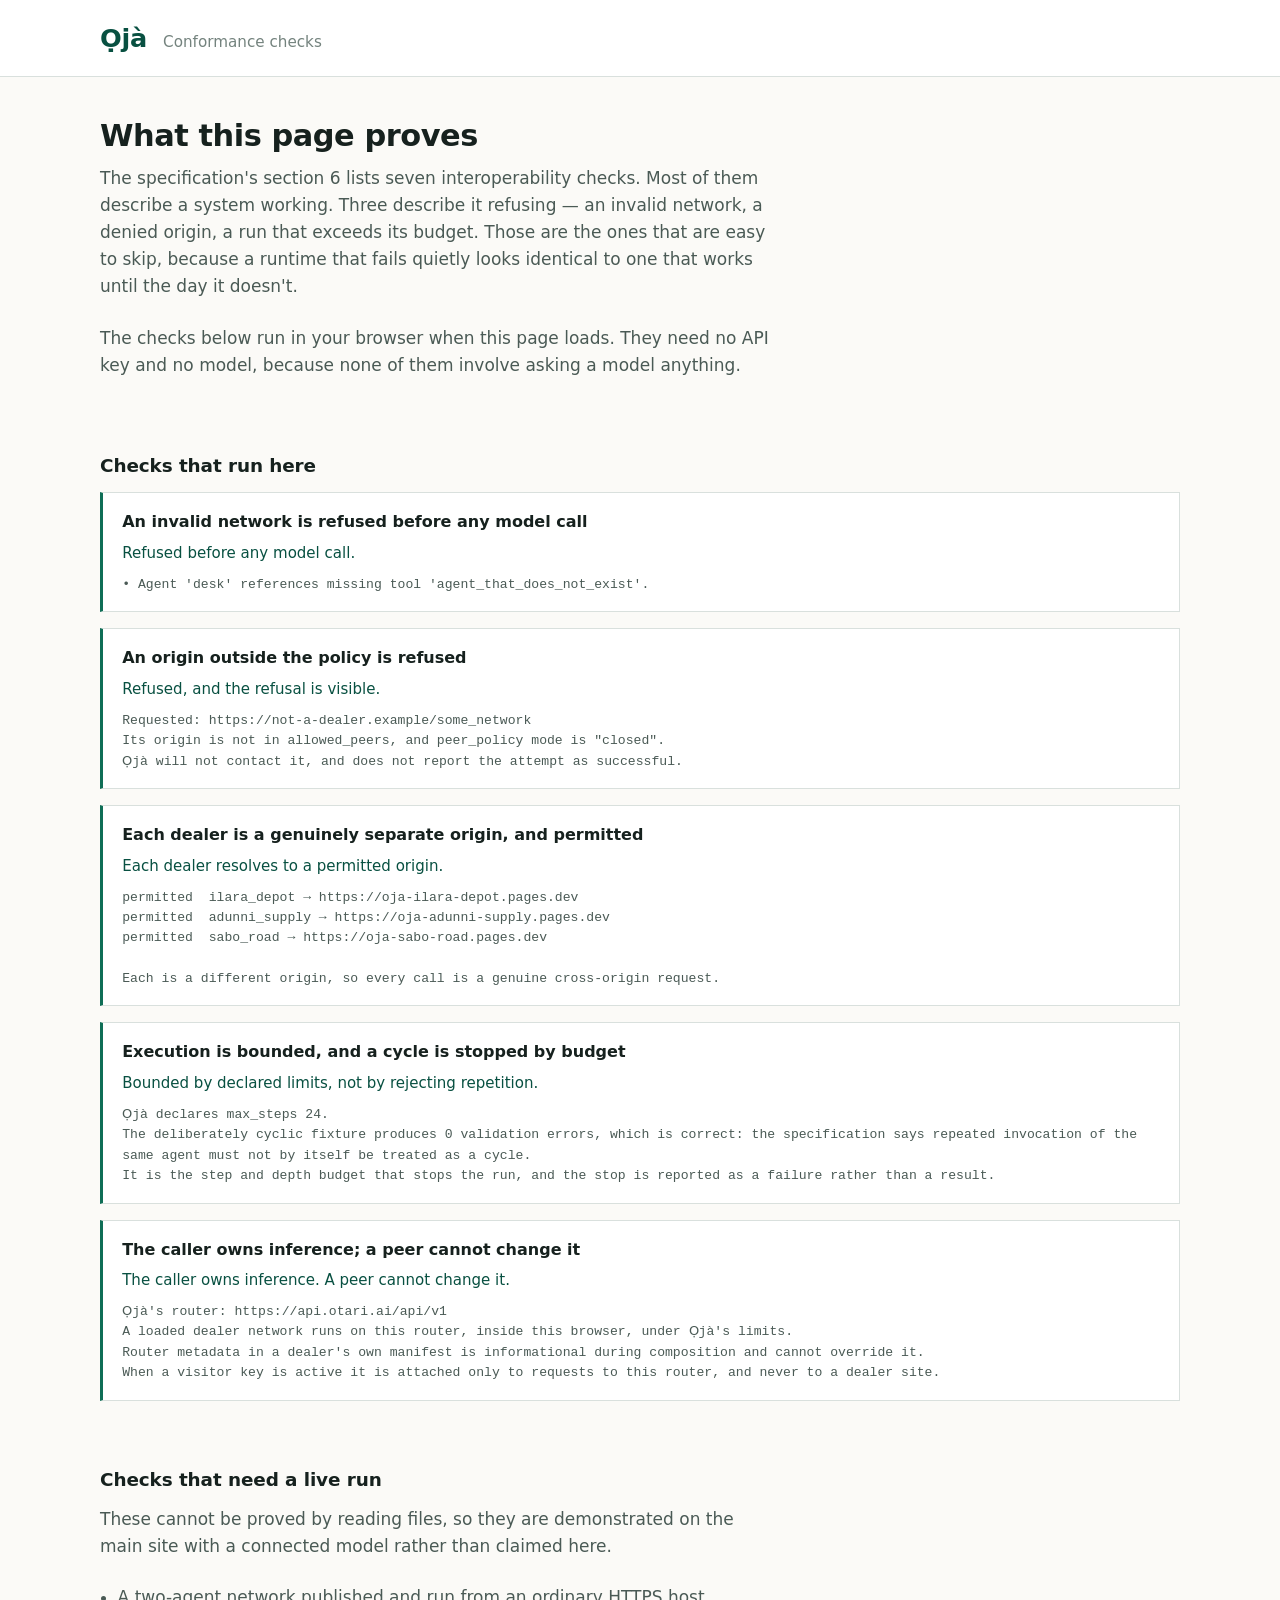
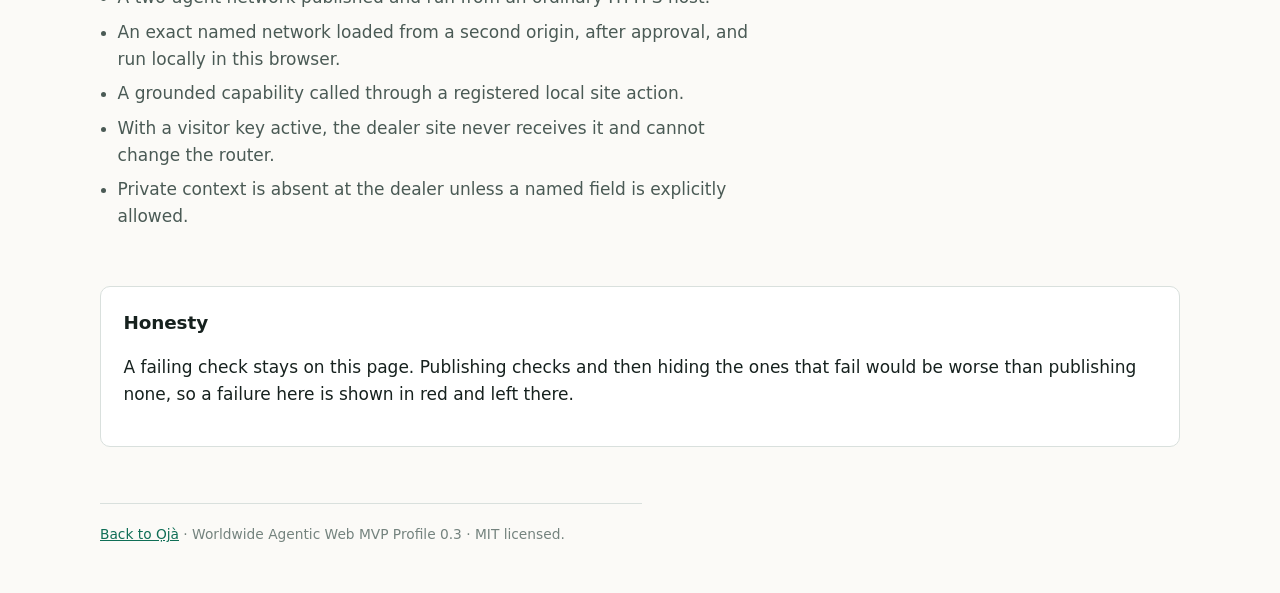
==== checks/index.html @ 8d0092da "Add a conformance checks page that runs in the browser The spec's section 6 lists seven interoperabi" ====
<!DOCTYPE html>
<html lang="en">
  <head>
    <meta charset="utf-8" />
    <meta name="viewport" content="width=device-width, initial-scale=1" />
    <title>Ọjà — conformance checks</title>
    <meta
      name="description"
      content="Ọjà's conformance against the Worldwide Agentic Web MVP Profile 0.3, including the checks about refusing: an invalid network, a denied origin, and a bounded run."
    />
    <link rel="stylesheet" href="../styles.css" />
    <link rel="stylesheet" href="checks.css" />
    <script type="module" src="checks.js"></script>
  </head>
  <body>
    <header class="masthead">
      <div class="wrap">
        <p class="wordmark">Ọjà</p>
        <p class="tagline">Conformance checks</p>
      </div>
    </header>

    <main class="wrap">
      <section>
        <h1>What this page proves</h1>
        <p class="lede">
          The specification's section 6 lists seven interoperability checks. Most of them
          describe a system working. Three describe it refusing — an invalid network, a
          denied origin, a run that exceeds its budget. Those are the ones that are easy to
          skip, because a runtime that fails quietly looks identical to one that works until
          the day it doesn't.
        </p>
        <p class="lede">
          The checks below run in your browser when this page loads. They need no API key
          and no model, because none of them involve asking a model anything.
        </p>
      </section>

      <section>
        <h2>Checks that run here</h2>

        <article class="check" id="invalid-network">
          <h3>An invalid network is refused before any model call</h3>
          <p class="check-summary">Running…</p>
          <pre class="check-detail"></pre>
        </article>

        <article class="check" id="denied-origin">
          <h3>An origin outside the policy is refused</h3>
          <p class="check-summary">Running…</p>
          <pre class="check-detail"></pre>
        </article>

        <article class="check" id="allowed-origin">
          <h3>Each dealer is a genuinely separate origin, and permitted</h3>
          <p class="check-summary">Running…</p>
          <pre class="check-detail"></pre>
        </article>

        <article class="check" id="bounded-execution">
          <h3>Execution is bounded, and a cycle is stopped by budget</h3>
          <p class="check-summary">Running…</p>
          <pre class="check-detail"></pre>
        </article>

        <article class="check" id="router-ownership">
          <h3>The caller owns inference; a peer cannot change it</h3>
          <p class="check-summary">Running…</p>
          <pre class="check-detail"></pre>
        </article>
      </section>

      <section>
        <h2>Checks that need a live run</h2>
        <p class="lede">
          These cannot be proved by reading files, so they are demonstrated on the main
          site with a connected model rather than claimed here.
        </p>
        <ul class="pending">
          <li>A two-agent network published and run from an ordinary HTTPS host.</li>
          <li>
            An exact named network loaded from a second origin, after approval, and run
            locally in this browser.
          </li>
          <li>A grounded capability called through a registered local site action.</li>
          <li>
            With a visitor key active, the dealer site never receives it and cannot change
            the router.
          </li>
          <li>
            Private context is absent at the dealer unless a named field is explicitly
            allowed.
          </li>
        </ul>
      </section>

      <section class="disclosure">
        <h2>Honesty</h2>
        <p>
          A failing check stays on this page. Publishing checks and then hiding the ones
          that fail would be worse than publishing none, so a failure here is shown in red
          and left there.
        </p>
      </section>
    </main>

    <footer class="wrap">
      <p>
        <a href="../">Back to Ọjà</a> · Worldwide Agentic Web MVP Profile 0.3 · MIT licensed.
      </p>
    </footer>
  </body>
</html>
---- styles.css ----
/* Ọjà.
   A buyer comparing dealer prices is reading figures, not browsing a brochure, so the
   page follows financial-information conventions: tabular numerals so prices align
   down a column, dates never hidden, and colour used only where it carries meaning. */

:root {
  --ink: #16211e;
  --ink-soft: #4a5a55;
  --ink-faint: #74837e;
  --line: #d9e0dd;
  --line-strong: #b4c2bd;
  --paper: #fbfaf7;
  --card: #ffffff;
  --green: #0f6e56;
  --green-deep: #085041;
  --green-wash: #e1f5ee;
  --amber: #854f0b;
  --amber-wash: #faeeda;
  --red: #a32d2d;
  --red-wash: #fcebeb;
  --radius: 10px;
  --measure: 62ch;
}

* { box-sizing: border-box; }

html { -webkit-text-size-adjust: 100%; }

body {
  margin: 0;
  background: var(--paper);
  color: var(--ink);
  font-family: ui-sans-serif, system-ui, -apple-system, "Segoe UI", Roboto, "Helvetica Neue", Arial, sans-serif;
  font-size: 17px;
  line-height: 1.6;
  font-variant-numeric: tabular-nums;
}

.wrap { width: min(1080px, 100% - 2.5rem); margin-inline: auto; }

.visually-hidden {
  position: absolute; width: 1px; height: 1px;
  padding: 0; margin: -1px; overflow: hidden;
  clip-path: inset(50%); white-space: nowrap;
}

/* masthead */

.masthead {
  border-bottom: 1px solid var(--line);
  background: var(--card);
  padding-block: 1.1rem;
}
.masthead .wrap { display: flex; align-items: baseline; gap: 1rem; flex-wrap: wrap; }
.wordmark {
  margin: 0;
  font-size: 1.6rem;
  font-weight: 600;
  letter-spacing: -0.01em;
  color: var(--green-deep);
}
.tagline { margin: 0; color: var(--ink-faint); font-size: 0.95rem; }

main { padding-block: 2.5rem 3.5rem; display: grid; gap: 3rem; }

h1 { font-size: 1.9rem; line-height: 1.25; margin: 0 0 0.6rem; letter-spacing: -0.015em; }
h2 { font-size: 1.15rem; margin: 0 0 0.75rem; letter-spacing: -0.005em; }
h3 { font-size: 1rem; margin: 0 0 0.35rem; }

.lede { max-width: var(--measure); color: var(--ink-soft); margin: 0 0 1.5rem; }

/* ask */

.ask-form { display: flex; gap: 0.6rem; flex-wrap: wrap; max-width: 46rem; }
.ask-form input {
  flex: 1 1 22rem;
  min-width: 0;
  padding: 0.8rem 0.9rem;
  font: inherit;
  color: var(--ink);
  background: var(--card);
  border: 1px solid var(--line-strong);
  border-radius: var(--radius);
}
.ask-form input:focus-visible { outline: 2px solid var(--green); outline-offset: 1px; border-color: var(--green); }
.ask-form button {
  padding: 0.8rem 1.3rem;
  font: inherit;
  font-weight: 500;
  color: #fff;
  background: var(--green);
  border: 1px solid var(--green);
  border-radius: var(--radius);
  cursor: pointer;
}
.ask-form button:hover { background: var(--green-deep); border-color: var(--green-deep); }
.ask-form button:focus-visible { outline: 2px solid var(--green-deep); outline-offset: 2px; }
.ask-form button[disabled] { opacity: 0.55; cursor: progress; }

.examples { list-style: none; display: flex; flex-wrap: wrap; gap: 0.5rem; padding: 0; margin: 0.9rem 0 0; }
.example {
  font: inherit;
  font-size: 0.88rem;
  color: var(--ink-soft);
  background: transparent;
  border: 1px dashed var(--line-strong);
  border-radius: 999px;
  padding: 0.35rem 0.8rem;
  cursor: pointer;
}
.example:hover { color: var(--green-deep); border-color: var(--green); border-style: solid; }
.example:focus-visible { outline: 2px solid var(--green); outline-offset: 2px; }

/* board */

.board-empty {
  max-width: var(--measure);
  color: var(--ink-faint);
  background: var(--card);
  border: 1px dashed var(--line-strong);
  border-radius: var(--radius);
  padding: 1.1rem 1.2rem;
  margin: 0;
}
.board-request { margin: 0 0 1rem; color: var(--ink-soft); font-size: 0.95rem; }

.quote-grid {
  display: grid;
  gap: 1rem;
  grid-template-columns: repeat(auto-fit, minmax(16rem, 1fr));
}

.quote-card {
  background: var(--card);
  border: 1px solid var(--line);
  border-radius: var(--radius);
  padding: 1.1rem 1.2rem 1.2rem;
  display: flex;
  flex-direction: column;
  gap: 0.15rem;
}
.quote-card h3 { color: var(--green-deep); }

.quote-price {
  margin: 0.35rem 0 0;
  font-size: 1.85rem;
  font-weight: 600;
  letter-spacing: -0.02em;
  line-height: 1.1;
}
.quote-unit { margin: 0 0 0.7rem; color: var(--ink-faint); font-size: 0.88rem; }

.quote-card dl { margin: 0; display: grid; grid-template-columns: auto 1fr; gap: 0.3rem 0.9rem; font-size: 0.9rem; }
.quote-card dt { color: var(--ink-faint); }
.quote-card dd { margin: 0; color: var(--ink-soft); }

.quote-date {
  margin: 0.8rem 0 0;
  font-size: 0.84rem;
  color: var(--ink-faint);
  padding-top: 0.6rem;
  border-top: 1px solid var(--line);
}
.quote-date-stale { color: var(--amber); background: var(--amber-wash); border-radius: 6px; padding: 0.4rem 0.55rem; border-top: 0; }
.quote-note { margin: 0.6rem 0 0; font-size: 0.86rem; color: var(--ink-soft); }

.quote-card-failed { background: var(--red-wash); border-color: #f09595; }
.quote-card-failed h3 { color: var(--red); }
.quote-failed-reason { margin: 0.3rem 0 0; font-size: 0.9rem; color: #791f1f; }

/* spread */

.spread {
  margin-top: 1.25rem;
  background: var(--green-wash);
  border: 1px solid #5dcaa5;
  border-radius: var(--radius);
  padding: 1.1rem 1.2rem;
}
.spread h3 { color: var(--green-deep); }
.spread-line { margin: 0.2rem 0 0; font-size: 1.05rem; font-weight: 500; }
.spread-gap { margin: 0.25rem 0 0; color: var(--green-deep); }

.spread-wide { background: var(--amber-wash); border-color: #ef9f27; }
.spread-wide h3, .spread-wide .spread-gap { color: var(--amber); }
.spread-warning { margin: 0.7rem 0 0; font-size: 0.92rem; color: #633806; max-width: var(--measure); }

/* assistant */

.assistant-intro { max-width: var(--measure); color: var(--ink-soft); margin: 0 0 1rem; }
#app {
  background: var(--card);
  border: 1px solid var(--line);
  border-radius: var(--radius);
  min-height: 9rem;
  padding: 0.5rem;
}

/* disclosure */

.disclosure {
  background: var(--card);
  border: 1px solid var(--line);
  border-radius: var(--radius);
  padding: 1.3rem 1.4rem;
}
.disclosure-list { margin: 0; display: grid; gap: 0.5rem 1.2rem; grid-template-columns: 7.5rem 1fr; }
.disclosure-list dt { font-weight: 500; color: var(--green-deep); }
.disclosure-list dd { margin: 0; color: var(--ink-soft); max-width: var(--measure); font-size: 0.94rem; }

footer { padding-bottom: 3rem; }
footer p { color: var(--ink-faint); font-size: 0.86rem; max-width: var(--measure); margin: 0; border-top: 1px solid var(--line); padding-top: 1.2rem; }

@media (max-width: 34rem) {
  body { font-size: 16px; }
  h1 { font-size: 1.55rem; }
  .disclosure-list { grid-template-columns: 1fr; gap: 0.15rem; }
  .disclosure-list dd { margin-bottom: 0.7rem; }
  .quote-price { font-size: 1.6rem; }
}

@media (prefers-reduced-motion: reduce) {
  * { animation-duration: 0.01ms !important; transition-duration: 0.01ms !important; }
}
---- checks/checks.css ----
/* Conformance checks. Green for a pass, red for a failure, and a failure is
   never hidden: a published check that quietly disappears when it fails is
   worth less than no published check at all. */

.check {
  background: var(--card, #fff);
  border: 1px solid #d9e0dd;
  border-left: 3px solid #b4c2bd;
  border-radius: 0;
  padding: 1rem 1.2rem;
  margin-bottom: 1rem;
}
.check h3 { margin: 0 0 .4rem; font-size: 1rem; }
.check-summary { margin: 0 0 .6rem; font-size: .94rem; color: #4a5a55; }
.check-detail {
  margin: 0;
  font-family: ui-monospace, SFMono-Regular, Menlo, Consolas, monospace;
  font-size: .82rem;
  line-height: 1.55;
  color: #4a5a55;
  white-space: pre-wrap;
  word-break: break-word;
}
.check-detail:empty { display: none; }

.check[data-state="pass"] { border-left-color: #0f6e56; }
.check[data-state="pass"] .check-summary { color: #085041; font-weight: 500; }

.check[data-state="fail"] { border-left-color: #a32d2d; background: #fcebeb; }
.check[data-state="fail"] .check-summary { color: #791f1f; font-weight: 500; }
.check[data-state="fail"] .check-detail { color: #791f1f; }

.pending { max-width: 62ch; color: #4a5a55; margin: 0; padding-left: 1.1rem; }
.pending li { margin-bottom: .45rem; }

footer a { color: #0f6e56; }
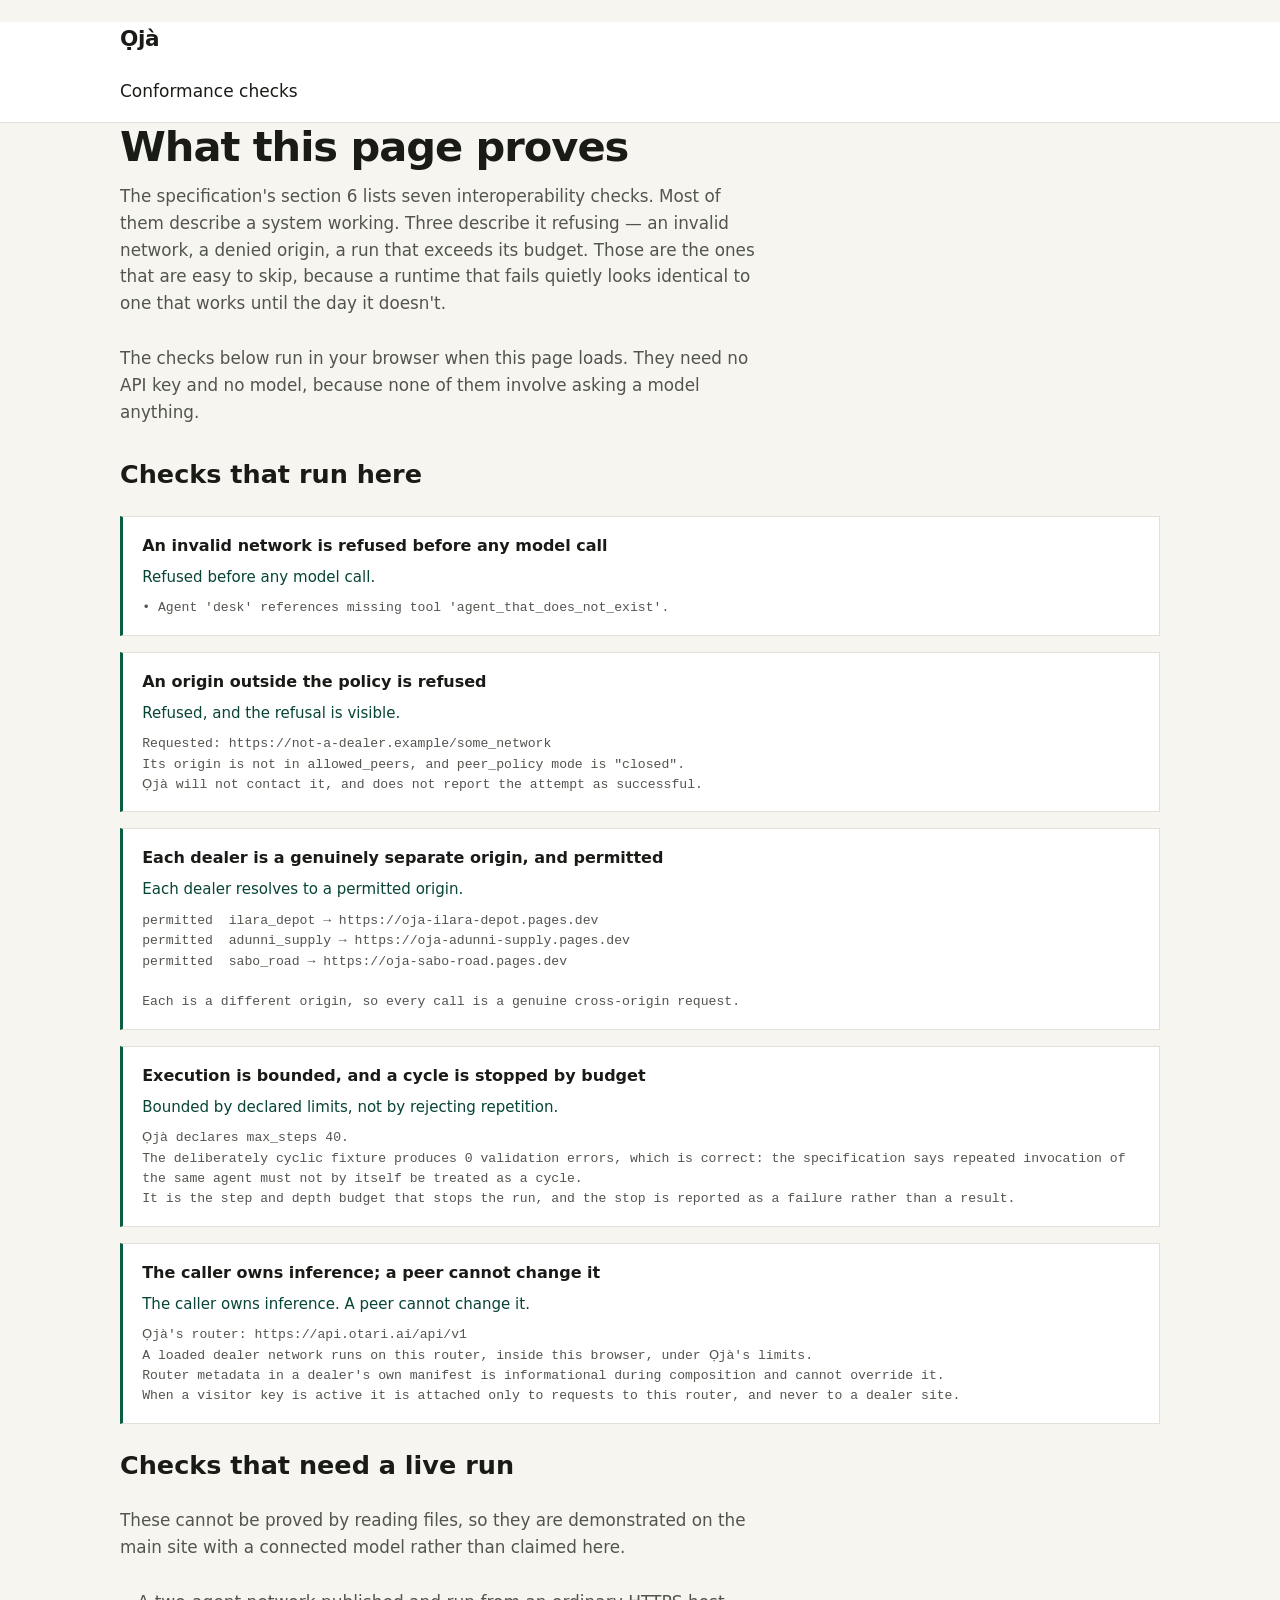
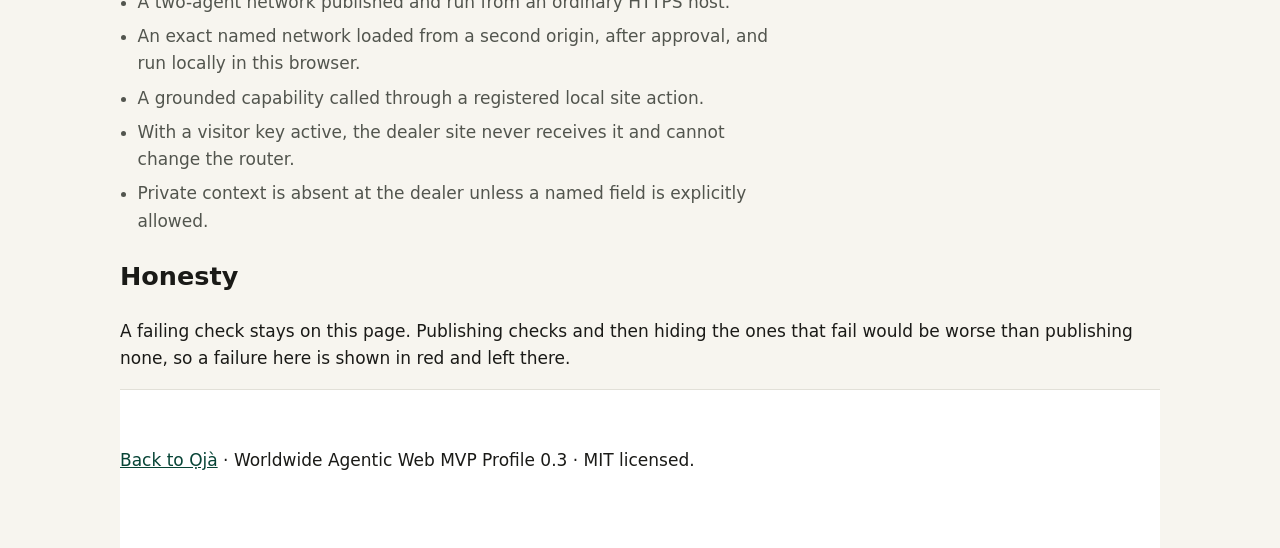
==== commit ff9eaa90: "Give Ọjà a brand and a front end Palette: market green with amber. Green carries money and trust and" ====
--- a/checks/index.html
+++ b/checks/index.html
@@ -8,6 +8,7 @@
       name="description"
       content="Ọjà's conformance against the Worldwide Agentic Web MVP Profile 0.3, including the checks about refusing: an invalid network, a denied origin, and a bounded run."
     />
+    <link rel="icon" href="../favicon.svg" type="image/svg+xml" />
     <link rel="stylesheet" href="../styles.css" />
     <link rel="stylesheet" href="checks.css" />
     <script type="module" src="checks.js"></script>
--- a/styles.css
+++ b/styles.css
@@ -1,25 +1,41 @@
-/* Ọjà.
-   A buyer comparing dealer prices is reading figures, not browsing a brochure, so the
-   page follows financial-information conventions: tabular numerals so prices align
-   down a column, dates never hidden, and colour used only where it carries meaning. */
+/* Ọjà design tokens.
+   Market green: trust and money, Nigerian without waving a flag. Amber is not
+   decoration here — it marks a stale price or a gap too wide to trust, so it is
+   reserved for exactly those two jobs and used nowhere else. Paper is warm rather
+   than white: this is a building-materials product, not a SaaS dashboard. */
 
 :root {
-  --ink: #16211e;
-  --ink-soft: #4a5a55;
-  --ink-faint: #74837e;
-  --line: #d9e0dd;
-  --line-strong: #b4c2bd;
-  --paper: #fbfaf7;
-  --card: #ffffff;
-  --green: #0f6e56;
-  --green-deep: #085041;
-  --green-wash: #e1f5ee;
-  --amber: #854f0b;
-  --amber-wash: #faeeda;
-  --red: #a32d2d;
-  --red-wash: #fcebeb;
-  --radius: 10px;
-  --measure: 62ch;
+  /* brand */
+  --green: #0B5D45;
+  --green-deep: #074436;
+  --green-wash: #E6F0EC;
+  --green-line: #9CC4B6;
+  --amber: #D98C2B;
+  --amber-deep: #8A5410;
+  --amber-wash: #FBF1E2;
+  --amber-line: #E8BE84;
+
+  /* surfaces */
+  --paper: #F7F5EF;
+  --card: #FFFFFF;
+  --line: #E2E0D8;
+  --line-strong: #C7C4B8;
+
+  /* ink */
+  --ink: #1A1A17;
+  --ink-soft: #52554E;
+  --ink-faint: #7A7D74;
+
+  /* states */
+  --red: #A32D2D;
+  --red-wash: #FBEAEA;
+  --red-line: #E8A5A5;
+  --red-ink: #7A1F1F;
+
+  /* form */
+  --radius: 12px;
+  --radius-sm: 8px;
+  --measure: 60ch;
 }
 
 * { box-sizing: border-box; }
@@ -34,9 +50,10 @@
   font-size: 17px;
   line-height: 1.6;
   font-variant-numeric: tabular-nums;
-}
-
-.wrap { width: min(1080px, 100% - 2.5rem); margin-inline: auto; }
+  -webkit-font-smoothing: antialiased;
+}
+
+.wrap { width: min(1040px, 100% - 2.5rem); margin-inline: auto; }
 
 .visually-hidden {
   position: absolute; width: 1px; height: 1px;
@@ -44,72 +61,87 @@
   clip-path: inset(50%); white-space: nowrap;
 }
 
-/* masthead */
-
-.masthead {
-  border-bottom: 1px solid var(--line);
-  background: var(--card);
-  padding-block: 1.1rem;
-}
-.masthead .wrap { display: flex; align-items: baseline; gap: 1rem; flex-wrap: wrap; }
-.wordmark {
-  margin: 0;
-  font-size: 1.6rem;
-  font-weight: 600;
-  letter-spacing: -0.01em;
-  color: var(--green-deep);
-}
-.tagline { margin: 0; color: var(--ink-faint); font-size: 0.95rem; }
-
-main { padding-block: 2.5rem 3.5rem; display: grid; gap: 3rem; }
-
-h1 { font-size: 1.9rem; line-height: 1.25; margin: 0 0 0.6rem; letter-spacing: -0.015em; }
-h2 { font-size: 1.15rem; margin: 0 0 0.75rem; letter-spacing: -0.005em; }
-h3 { font-size: 1rem; margin: 0 0 0.35rem; }
-
-.lede { max-width: var(--measure); color: var(--ink-soft); margin: 0 0 1.5rem; }
-
-/* ask */
-
-.ask-form { display: flex; gap: 0.6rem; flex-wrap: wrap; max-width: 46rem; }
+/* masthead: the mark and the name, nothing else. Navigation a visitor does not
+   need is navigation that makes a product feel like an admin tool. */
+
+.masthead { background: var(--card); border-bottom: 1px solid var(--line); }
+.brand {
+  display: inline-flex; align-items: center; gap: .6rem;
+  padding: .9rem 0; text-decoration: none; color: inherit;
+}
+.mark { width: 28px; height: 28px; flex: none; }
+.mark rect { fill: var(--green); }
+.mark .mark-accent { fill: var(--amber); }
+.wordmark { font-size: 1.35rem; font-weight: 600; letter-spacing: -0.02em; color: var(--ink); }
+
+/* hero */
+
+.hero { padding: 3rem 0 2.5rem; }
+h1 {
+  font-size: clamp(1.75rem, 6vw, 2.6rem);
+  line-height: 1.15;
+  letter-spacing: -0.025em;
+  margin: 0 0 .75rem;
+  max-width: 18ch;
+}
+.lede { margin: 0 0 1.75rem; color: var(--ink-soft); max-width: var(--measure); font-size: 1.05rem; }
+
+.ask-form { display: flex; gap: .6rem; flex-wrap: wrap; max-width: 44rem; }
 .ask-form input {
-  flex: 1 1 22rem;
-  min-width: 0;
-  padding: 0.8rem 0.9rem;
-  font: inherit;
-  color: var(--ink);
-  background: var(--card);
-  border: 1px solid var(--line-strong);
-  border-radius: var(--radius);
-}
+  flex: 1 1 20rem; min-width: 0;
+  padding: .95rem 1rem; font: inherit; color: var(--ink);
+  background: var(--card); border: 1px solid var(--line-strong);
+  border-radius: var(--radius);
+}
+.ask-form input::placeholder { color: var(--ink-faint); }
 .ask-form input:focus-visible { outline: 2px solid var(--green); outline-offset: 1px; border-color: var(--green); }
 .ask-form button {
-  padding: 0.8rem 1.3rem;
-  font: inherit;
-  font-weight: 500;
-  color: #fff;
-  background: var(--green);
-  border: 1px solid var(--green);
-  border-radius: var(--radius);
-  cursor: pointer;
+  padding: .95rem 1.4rem; font: inherit; font-weight: 500;
+  color: #fff; background: var(--green);
+  border: 1px solid var(--green); border-radius: var(--radius); cursor: pointer;
+  min-height: 44px;
 }
 .ask-form button:hover { background: var(--green-deep); border-color: var(--green-deep); }
 .ask-form button:focus-visible { outline: 2px solid var(--green-deep); outline-offset: 2px; }
-.ask-form button[disabled] { opacity: 0.55; cursor: progress; }
-
-.examples { list-style: none; display: flex; flex-wrap: wrap; gap: 0.5rem; padding: 0; margin: 0.9rem 0 0; }
+.ask-form button[disabled] { opacity: .6; cursor: progress; }
+
+.examples { list-style: none; display: flex; flex-wrap: wrap; gap: .5rem; padding: 0; margin: 1rem 0 0; }
 .example {
-  font: inherit;
-  font-size: 0.88rem;
-  color: var(--ink-soft);
-  background: transparent;
-  border: 1px dashed var(--line-strong);
-  border-radius: 999px;
-  padding: 0.35rem 0.8rem;
-  cursor: pointer;
-}
-.example:hover { color: var(--green-deep); border-color: var(--green); border-style: solid; }
+  font: inherit; font-size: .9rem; color: var(--ink-soft);
+  background: var(--card); border: 1px solid var(--line);
+  border-radius: 999px; min-height: 44px; padding: .5rem 1rem;
+  cursor: pointer; text-align: left;
+}
+.example:hover { color: var(--green-deep); border-color: var(--green-line); }
 .example:focus-visible { outline: 2px solid var(--green); outline-offset: 2px; }
+
+.board-section { padding-bottom: 2.5rem; }
+.panel-section { padding-bottom: 3rem; }
+
+/* the agent panel is a tool, not the product. It stays closed until wanted. */
+
+#assistant-details {
+  background: var(--card); border: 1px solid var(--line); border-radius: var(--radius);
+}
+#assistant-details > summary {
+  cursor: pointer; padding: 1rem 1.2rem; list-style: none;
+  display: flex; flex-direction: column; gap: .15rem; min-height: 44px;
+}
+#assistant-details > summary::-webkit-details-marker { display: none; }
+#assistant-details > summary:focus-visible { outline: 2px solid var(--green); outline-offset: -2px; border-radius: var(--radius); }
+.summary-title { font-weight: 500; }
+.summary-hint { font-size: .88rem; color: var(--ink-faint); }
+#app { border-top: 1px solid var(--line); padding: .5rem; min-height: 9rem; }
+
+/* footer carries the disclosure: present and findable, not shouted */
+
+footer { border-top: 1px solid var(--line); background: var(--card); padding: 2.5rem 0 3.5rem; }
+footer h2 { font-size: 1rem; margin: 0 0 1rem; }
+.disclosure-list { margin: 0 0 1.75rem; display: grid; gap: .55rem 1.5rem; grid-template-columns: 8rem 1fr; }
+.disclosure-list dt { font-weight: 500; color: var(--green-deep); font-size: .92rem; }
+.disclosure-list dd { margin: 0; color: var(--ink-soft); max-width: var(--measure); font-size: .92rem; }
+.colophon { margin: 0; font-size: .85rem; color: var(--ink-faint); }
+.colophon a { color: var(--green-deep); }
 
 /* board */
 
@@ -164,16 +196,16 @@
 .quote-date-stale { color: var(--amber); background: var(--amber-wash); border-radius: 6px; padding: 0.4rem 0.55rem; border-top: 0; }
 .quote-note { margin: 0.6rem 0 0; font-size: 0.86rem; color: var(--ink-soft); }
 
-.quote-card-failed { background: var(--red-wash); border-color: #f09595; }
+.quote-card-failed { background: var(--red-wash); border-color: var(--red-line); }
 .quote-card-failed h3 { color: var(--red); }
-.quote-failed-reason { margin: 0.3rem 0 0; font-size: 0.9rem; color: #791f1f; }
+.quote-failed-reason { margin: 0.3rem 0 0; font-size: 0.9rem; color: var(--red-ink); }
 
 /* spread */
 
 .spread {
   margin-top: 1.25rem;
   background: var(--green-wash);
-  border: 1px solid #5dcaa5;
+  border: 1px solid var(--green-line);
   border-radius: var(--radius);
   padding: 1.1rem 1.2rem;
 }
@@ -181,9 +213,9 @@
 .spread-line { margin: 0.2rem 0 0; font-size: 1.05rem; font-weight: 500; }
 .spread-gap { margin: 0.25rem 0 0; color: var(--green-deep); }
 
-.spread-wide { background: var(--amber-wash); border-color: #ef9f27; }
+.spread-wide { background: var(--amber-wash); border-color: var(--amber-line); }
 .spread-wide h3, .spread-wide .spread-gap { color: var(--amber); }
-.spread-warning { margin: 0.7rem 0 0; font-size: 0.92rem; color: #633806; max-width: var(--measure); }
+.spread-warning { margin: 0.7rem 0 0; font-size: 0.92rem; color: var(--amber-deep); max-width: var(--measure); }
 
 /* assistant */
 
@@ -196,29 +228,16 @@
   padding: 0.5rem;
 }
 
-/* disclosure */
-
-.disclosure {
-  background: var(--card);
-  border: 1px solid var(--line);
-  border-radius: var(--radius);
-  padding: 1.3rem 1.4rem;
-}
-.disclosure-list { margin: 0; display: grid; gap: 0.5rem 1.2rem; grid-template-columns: 7.5rem 1fr; }
-.disclosure-list dt { font-weight: 500; color: var(--green-deep); }
-.disclosure-list dd { margin: 0; color: var(--ink-soft); max-width: var(--measure); font-size: 0.94rem; }
-
-footer { padding-bottom: 3rem; }
-footer p { color: var(--ink-faint); font-size: 0.86rem; max-width: var(--measure); margin: 0; border-top: 1px solid var(--line); padding-top: 1.2rem; }
 
 @media (max-width: 34rem) {
   body { font-size: 16px; }
-  h1 { font-size: 1.55rem; }
-  .disclosure-list { grid-template-columns: 1fr; gap: 0.15rem; }
-  .disclosure-list dd { margin-bottom: 0.7rem; }
+  .hero { padding: 2rem 0 1.75rem; }
+  .disclosure-list { grid-template-columns: 1fr; gap: .1rem; }
+  .disclosure-list dd { margin-bottom: .8rem; }
   .quote-price { font-size: 1.6rem; }
+  .ask-form button { flex: 1 1 100%; }
 }
 
 @media (prefers-reduced-motion: reduce) {
-  * { animation-duration: 0.01ms !important; transition-duration: 0.01ms !important; }
-}
+  * { animation-duration: .01ms !important; transition-duration: .01ms !important; }
+}
--- a/checks/checks.css
+++ b/checks/checks.css
@@ -3,34 +3,34 @@
    worth less than no published check at all. */
 
 .check {
-  background: var(--card, #fff);
-  border: 1px solid #d9e0dd;
-  border-left: 3px solid #b4c2bd;
+  background: var(--card);
+  border: 1px solid var(--line);
+  border-left: 3px solid var(--line-strong);
   border-radius: 0;
   padding: 1rem 1.2rem;
   margin-bottom: 1rem;
 }
 .check h3 { margin: 0 0 .4rem; font-size: 1rem; }
-.check-summary { margin: 0 0 .6rem; font-size: .94rem; color: #4a5a55; }
+.check-summary { margin: 0 0 .6rem; font-size: .94rem; color: var(--ink-soft); }
 .check-detail {
   margin: 0;
   font-family: ui-monospace, SFMono-Regular, Menlo, Consolas, monospace;
   font-size: .82rem;
   line-height: 1.55;
-  color: #4a5a55;
+  color: var(--ink-soft);
   white-space: pre-wrap;
   word-break: break-word;
 }
 .check-detail:empty { display: none; }
 
-.check[data-state="pass"] { border-left-color: #0f6e56; }
-.check[data-state="pass"] .check-summary { color: #085041; font-weight: 500; }
+.check[data-state="pass"] { border-left-color: var(--green); }
+.check[data-state="pass"] .check-summary { color: var(--green-deep); font-weight: 500; }
 
-.check[data-state="fail"] { border-left-color: #a32d2d; background: #fcebeb; }
-.check[data-state="fail"] .check-summary { color: #791f1f; font-weight: 500; }
-.check[data-state="fail"] .check-detail { color: #791f1f; }
+.check[data-state="fail"] { border-left-color: var(--red); background: var(--red-wash); }
+.check[data-state="fail"] .check-summary { color: var(--red-ink); font-weight: 500; }
+.check[data-state="fail"] .check-detail { color: var(--red-ink); }
 
-.pending { max-width: 62ch; color: #4a5a55; margin: 0; padding-left: 1.1rem; }
+.pending { max-width: 62ch; color: var(--ink-soft); margin: 0; padding-left: 1.1rem; }
 .pending li { margin-bottom: .45rem; }
 
-footer a { color: #0f6e56; }
+footer a { color: var(--green-deep); }
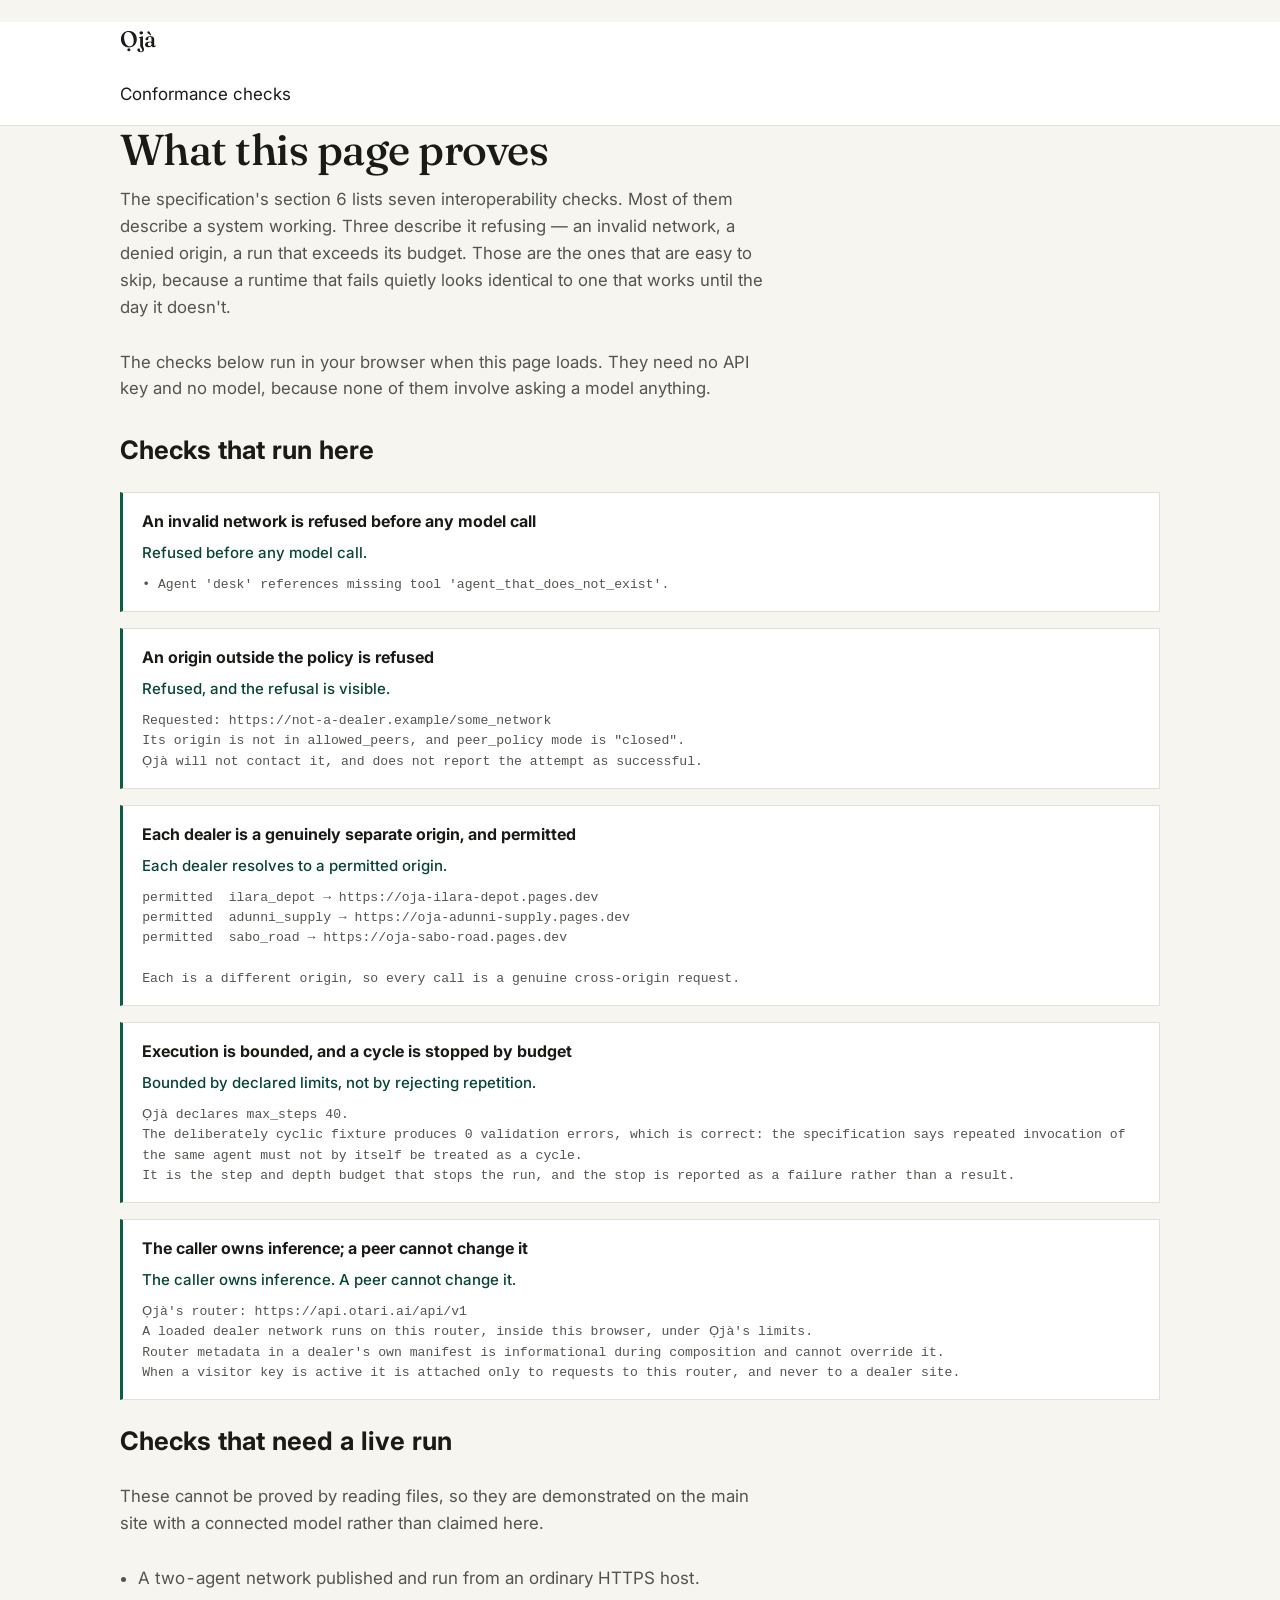
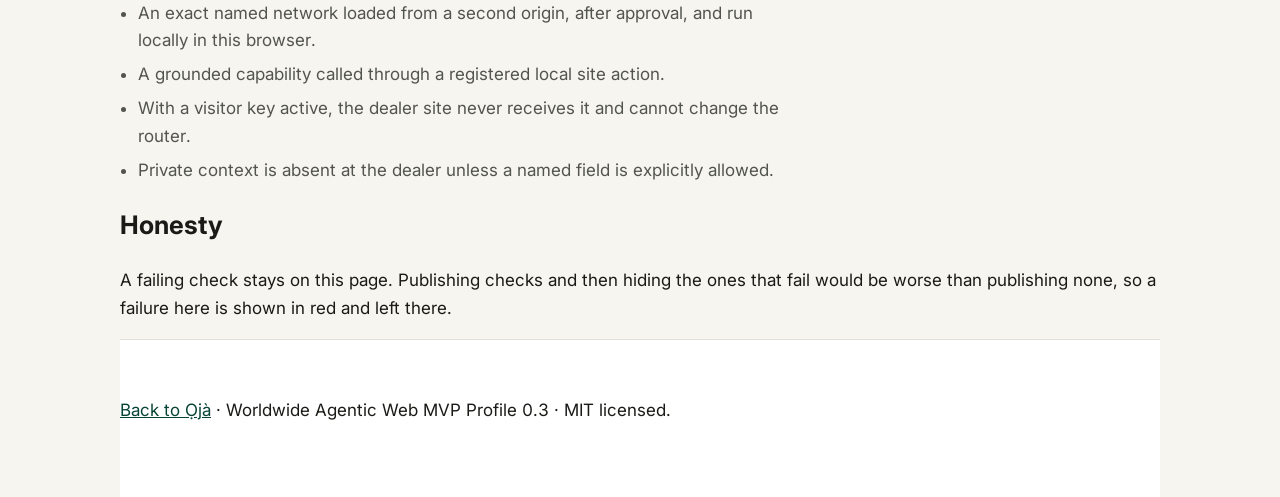
==== commit 4aef6e53: "Set the type: Fraunces for headlines, Inter for the figures One constraint shaped the choice. This i" ====
--- a/checks/index.html
+++ b/checks/index.html
@@ -9,6 +9,12 @@
       content="Ọjà's conformance against the Worldwide Agentic Web MVP Profile 0.3, including the checks about refusing: an invalid network, a denied origin, and a bounded run."
     />
     <link rel="icon" href="../favicon.svg" type="image/svg+xml" />
+    <link rel="preconnect" href="https://fonts.googleapis.com" />
+    <link rel="preconnect" href="https://fonts.gstatic.com" crossorigin />
+    <link
+      rel="stylesheet"
+      href="https://fonts.googleapis.com/css2?family=Fraunces:opsz,wght@9..144,500&family=Inter:wght@400;500;600&display=swap"
+    />
     <link rel="stylesheet" href="../styles.css" />
     <link rel="stylesheet" href="checks.css" />
     <script type="module" src="checks.js"></script>
--- a/styles.css
+++ b/styles.css
@@ -32,6 +32,10 @@
   --red-line: #E8A5A5;
   --red-ink: #7A1F1F;
 
+  /* type */
+  --sans: Inter, ui-sans-serif, system-ui, -apple-system, "Segoe UI", Roboto, "Helvetica Neue", Arial, sans-serif;
+  --display: Fraunces, Georgia, "Times New Roman", serif;
+
   /* form */
   --radius: 12px;
   --radius-sm: 8px;
@@ -46,7 +50,7 @@
   margin: 0;
   background: var(--paper);
   color: var(--ink);
-  font-family: ui-sans-serif, system-ui, -apple-system, "Segoe UI", Roboto, "Helvetica Neue", Arial, sans-serif;
+  font-family: var(--sans);
   font-size: 17px;
   line-height: 1.6;
   font-variant-numeric: tabular-nums;
@@ -72,15 +76,17 @@
 .mark { width: 28px; height: 28px; flex: none; }
 .mark rect { fill: var(--green); }
 .mark .mark-accent { fill: var(--amber); }
-.wordmark { font-size: 1.35rem; font-weight: 600; letter-spacing: -0.02em; color: var(--ink); }
+.wordmark { font-family: var(--display); font-size: 1.4rem; font-weight: 500; letter-spacing: -0.02em; color: var(--ink); }
 
 /* hero */
 
 .hero { padding: 3rem 0 2.5rem; }
 h1 {
-  font-size: clamp(1.75rem, 6vw, 2.6rem);
-  line-height: 1.15;
-  letter-spacing: -0.025em;
+  font-family: var(--display);
+  font-weight: 500;
+  font-size: clamp(1.8rem, 6.4vw, 2.7rem);
+  line-height: 1.12;
+  letter-spacing: -0.012em;
   margin: 0 0 .75rem;
   max-width: 18ch;
 }
@@ -174,6 +180,8 @@
 .quote-card h3 { color: var(--green-deep); }
 
 .quote-price {
+  font-family: var(--sans);
+  font-feature-settings: "tnum" 1, "ss01" 1;
   margin: 0.35rem 0 0;
   font-size: 1.85rem;
   font-weight: 600;
